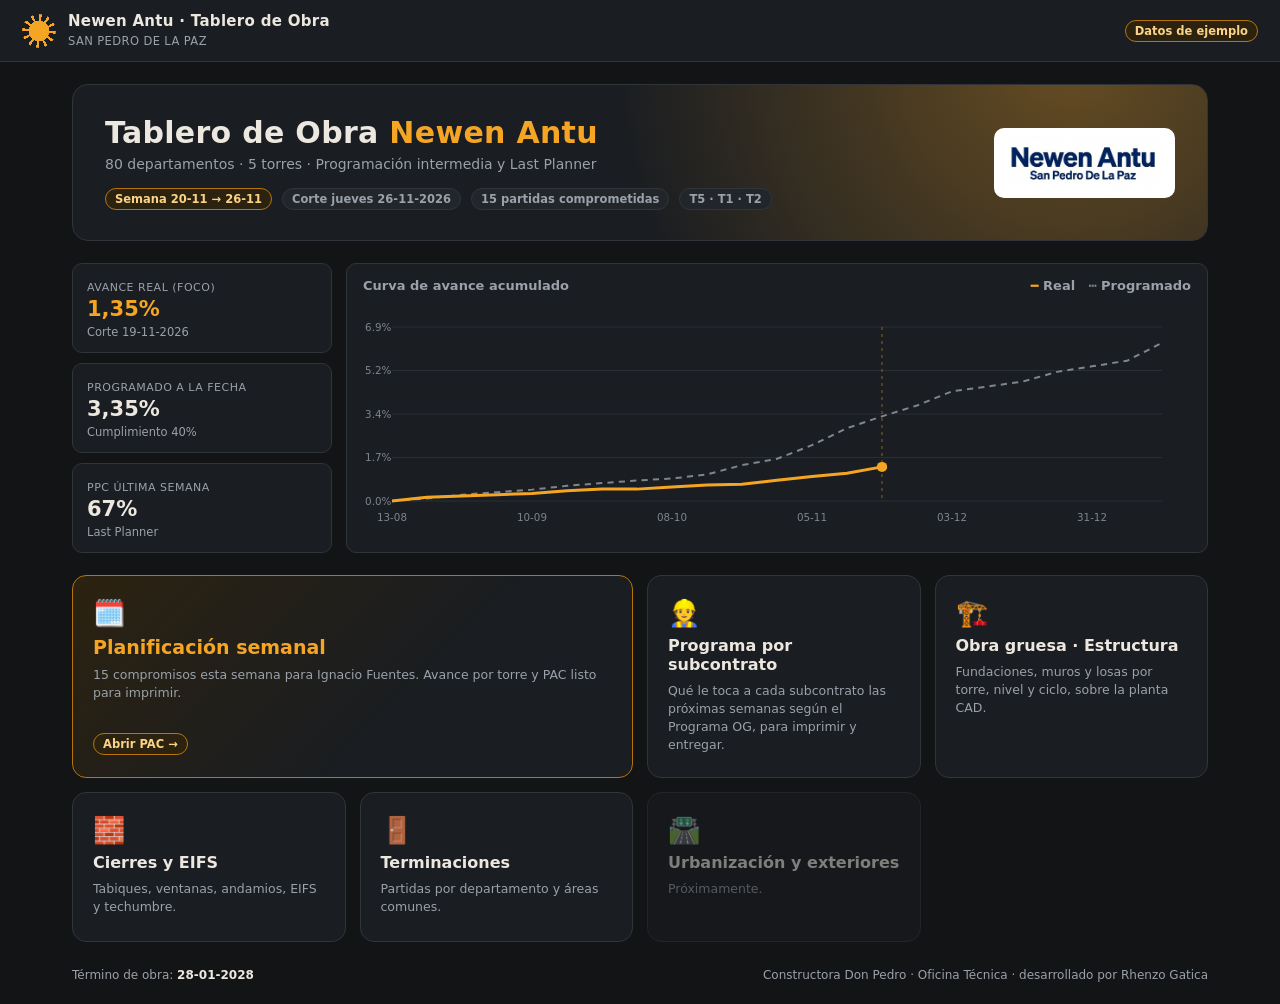
==== web/index.html @ a50b472e "Visor v7 Newen Antu: sitio, script de datos y generador de PDF Co-Authored-By: Claude Opus 5.5 <nore" ====
<!DOCTYPE html>
<html lang="es">
<head>
<meta charset="UTF-8">
<meta name="viewport" content="width=device-width, initial-scale=1.0">
<title>Newen Antu · Tablero de Obra</title>
<link rel="stylesheet" href="estilo.css">
<style>
  .portada { position: relative; overflow: hidden; border-radius: 16px; border: 1px solid var(--linea);
    background: radial-gradient(circle at 88% -20%, rgba(245,165,36,.35), transparent 45%), var(--panel);
    padding: 30px 32px; display: grid; grid-template-columns: 1fr auto; gap: 20px; align-items: center; margin-bottom: 22px; }
  .portada h1 { font-size: 30px; letter-spacing: .3px; }
  .portada h1 span { color: var(--sol); }
  .portada p { color: var(--suave); margin-top: 6px; font-size: 14px; }
  .portada .logo-na { background: #fff; border-radius: 10px; padding: 8px 14px; height: 70px; }
  .semana { margin-top: 16px; display: flex; gap: 10px; flex-wrap: wrap; }

  .modulos { display: grid; grid-template-columns: repeat(auto-fit, minmax(230px, 1fr)); gap: 14px; }
  .modulo { position: relative; background: var(--panel); border: 1px solid var(--linea); border-radius: 14px; padding: 22px 20px;
    text-decoration: none; display: flex; flex-direction: column; gap: 8px; transition: transform .15s, border-color .15s; min-height: 150px; }
  .modulo:hover { transform: translateY(-3px); border-color: var(--sol); }
  .modulo .ico { font-size: 26px; }
  .modulo h2 { font-size: 16px; }
  .modulo p { color: var(--suave); font-size: 12.5px; line-height: 1.45; flex: 1; }
  .modulo.principal { grid-column: span 2; background: linear-gradient(135deg, #2c2210, var(--panel) 60%); border-color: var(--sol-osc); }
  .modulo.principal h2 { font-size: 19px; color: var(--sol); }
  .modulo.off { opacity: .5; pointer-events: none; }
  .avance { display: grid; grid-template-columns: 260px 1fr; gap: 14px; margin-bottom: 22px; }
  .avance .kpis { display: grid; gap: 10px; }
  .avance .k { background: var(--panel); border: 1px solid var(--linea); border-radius: var(--radio); padding: 12px 14px; }
  .avance .k span { color: var(--suave); font-size: 11px; text-transform: uppercase; letter-spacing: .5px; }
  .avance .k b { display: block; font-size: 21px; margin-top: 2px; }
  .avance .k small { color: var(--suave); font-size: 11.5px; }
  .curva { background: var(--panel); border: 1px solid var(--linea); border-radius: var(--radio); padding: 14px 16px; }
  .curva h3 { font-size: 13px; color: var(--suave); font-weight: 600; margin-bottom: 6px; display: flex; justify-content: space-between; }
  .curva svg { width: 100%; height: 230px; display: block; }
  @media (max-width: 760px) { .avance { grid-template-columns: 1fr; } }
  .pie { margin-top: 26px; display: flex; justify-content: space-between; color: var(--suave); font-size: 12px; flex-wrap: wrap; gap: 8px; }
  .pie b { color: var(--texto); }
  @media (max-width: 700px) { .portada { grid-template-columns: 1fr; } .modulo.principal { grid-column: auto; } }
</style>
</head>
<body>
<header class="barra">
  <a class="marca" href="index.html"><div class="sol"></div><div><b>Newen Antu · Tablero de Obra</b><small>San Pedro de la Paz</small></div></a>
  <div class="acciones"><span class="chip" id="origen">Cargando…</span></div>
</header>

<main class="contenedor">
  <section class="portada">
    <div>
      <h1>Tablero de Obra <span>Newen Antu</span></h1>
      <p>80 departamentos · 5 torres · Programación intermedia y Last Planner</p>
      <div class="semana" id="semana"></div>
    </div>
    <img class="logo-na" src="logo_newen_antu.png" alt="Newen Antu">
  </section>

  <section class="avance" id="avance" style="display:none">
    <div class="kpis">
      <div class="k"><span>Avance real (Foco)</span><b id="aReal" style="color:var(--sol)">—</b><small id="aFecha"></small></div>
      <div class="k"><span>Programado a la fecha</span><b id="aProg">—</b><small id="aCump"></small></div>
      <div class="k"><span>PPC última semana</span><b id="aPpc">—</b><small>Last Planner</small></div>
    </div>
    <div class="curva"><h3><span>Curva de avance acumulado</span><span><b style="color:var(--sol)">━</b> Real &nbsp; <b style="color:#7d8590">┅</b> Programado</span></h3><svg id="grafico" viewBox="0 0 800 230" preserveAspectRatio="none"></svg></div>
  </section>

  <section class="modulos">
    <a class="modulo principal" href="plan.html">
      <span class="ico">🗓️</span>
      <h2>Planificación semanal</h2>
      <p id="txtPlan">Compromisos de la semana leídos desde la pizarra, avance por torre y PAC listo para imprimir.</p>
      <span><span class="chip aviso">Abrir PAC →</span></span>
    </a>
    <a class="modulo" href="subcontratos.html">
      <span class="ico">👷</span><h2>Programa por subcontrato</h2>
      <p>Qué le toca a cada subcontrato las próximas semanas según el Programa OG, para imprimir y entregar.</p>
    </a>
    <a class="modulo" href="obra_gruesa.html">
      <span class="ico">🏗️</span><h2>Obra gruesa · Estructura</h2>
      <p>Fundaciones, muros y losas por torre, nivel y ciclo, sobre la planta CAD.</p>
    </a>
    <a class="modulo" href="cierres.html">
      <span class="ico">🧱</span><h2>Cierres y EIFS</h2>
      <p>Tabiques, ventanas, andamios, EIFS y techumbre.</p>
    </a>
    <a class="modulo" href="terminaciones.html">
      <span class="ico">🚪</span><h2>Terminaciones</h2>
      <p>Partidas por departamento y áreas comunes.</p>
    </a>
    <div class="modulo off">
      <span class="ico">🛣️</span><h2>Urbanización y exteriores</h2><p>Próximamente.</p>
    </div>
  </section>

  <div class="pie">
    <span>Término de obra: <b>28-01-2028</b></span>
    <span>Constructora Don Pedro · Oficina Técnica · desarrollado por Rhenzo Gatica</span>
  </div>
</main>

<script src="datos.js"></script>
<script>
NA.cargar().then(({ datos: d, origen }) => {
  const o = document.getElementById('origen');
  o.textContent = origen; o.className = 'chip ' + (origen.startsWith('En línea') ? 'vivo' : 'aviso');
  const n = d.plan.length + (d.sinUnidades || []).length;
  const torres = [...new Set(d.plan.map(p => p.torre))].join(' · ');
  document.getElementById('semana').innerHTML =
    `<span class="chip aviso">Semana ${d.semana.inicio.slice(0, 5)} → ${d.semana.fin.slice(0, 5)}</span>` +
    `<span class="chip">Corte jueves ${d.semana.corte}</span><span class="chip">${n} partidas comprometidas</span>` +
    (torres ? `<span class="chip">${torres}</span>` : '');
  document.getElementById('txtPlan').textContent =
    `${n} compromisos esta semana para ${d.config.supervisor || 'la cuadrilla'}. Avance por torre y PAC listo para imprimir.`;
  pintarCurva(d);
}).catch(() => { document.getElementById('origen').textContent = 'Sin datos'; });

function pintarCurva(d) {
  const a = d.avance; if (!a || !d.curva || !d.curva.length) return;
  document.getElementById('avance').style.display = '';
  const f2 = n => n == null ? '—' : n.toFixed(2).replace('.', ',') + '%';
  document.getElementById('aReal').textContent = f2(a.real);
  document.getElementById('aFecha').textContent = 'Corte ' + a.fecha;
  document.getElementById('aProg').textContent = f2(a.prog);
  document.getElementById('aCump').textContent = a.prog ? 'Cumplimiento ' + Math.round(a.real / a.prog * 100) + '%' : '';
  document.getElementById('aPpc').textContent = a.ppc == null ? '—' : Math.round(a.ppc) + '%';
  const idx = d.curva.findIndex(c => c.fecha === a.fecha);
  const pts = d.curva.slice(0, Math.min(d.curva.length, idx + 9));
  const W = 800, H = 230, pad = 28, max = Math.max(...pts.map(c => c.prog || 0), ...pts.map(c => c.real || 0)) * 1.1 || 1;
  const x = i => pad + i * (W - pad * 2) / (pts.length - 1), y = v => H - pad - v / max * (H - pad * 2);
  const linea = k => pts.map((c, i) => c[k] == null ? null : `${x(i)},${y(c[k])}`).filter(Boolean).join(' ');
  let g = '';
  for (let t = 0; t <= 4; t++) { const v = max / 4 * t; g += `<line x1="${pad}" x2="${W - pad}" y1="${y(v)}" y2="${y(v)}" stroke="#2a2f36"/><text x="2" y="${y(v) + 4}" fill="#7d8590" font-size="10">${v.toFixed(1)}%</text>`; }
  pts.forEach((c, i) => { if (i % 4 === 0) g += `<text x="${x(i)}" y="${H - 8}" fill="#7d8590" font-size="10" text-anchor="middle">${c.fecha.slice(0, 5)}</text>`; });
  g += `<line x1="${x(idx)}" x2="${x(idx)}" y1="${pad}" y2="${H - pad}" stroke="#f5a524" stroke-dasharray="3 4" opacity=".5"/>`;
  g += `<polyline points="${linea('prog')}" fill="none" stroke="#7d8590" stroke-width="2" stroke-dasharray="6 5"/>`;
  g += `<polyline points="${linea('real')}" fill="none" stroke="#f5a524" stroke-width="3"/>`;
  g += `<circle cx="${x(idx)}" cy="${y(a.real)}" r="5" fill="#f5a524"/>`;
  document.getElementById('grafico').innerHTML = g;
}
</script>
</body>
</html>
---- web/estilo.css ----
/* Newen Antu · Tablero de Obra — tema común (grafito + sol) */
:root {
  --fondo: #121416;
  --panel: #1a1d21;
  --tarjeta: #22262b;
  --linea: #30353c;
  --texto: #ece7df;
  --suave: #9aa1aa;
  --sol: #f5a524;
  --sol-claro: #fcd385;
  --sol-osc: #b8740a;
  --ok: #4fb477;
  --prog: #f5a524;
  --pend: #3a4048;
  --rojo: #e5534b;
  --radio: 10px;
}
* { box-sizing: border-box; margin: 0; padding: 0; }
body {
  font-family: 'Segoe UI', system-ui, -apple-system, Roboto, Arial, sans-serif;
  background: var(--fondo); color: var(--texto); min-height: 100vh;
}
a { color: inherit; }

/* Barra superior */
.barra {
  display: flex; align-items: center; justify-content: space-between; gap: 16px;
  padding: 12px 22px; background: var(--panel); border-bottom: 1px solid var(--linea);
  position: sticky; top: 0; z-index: 20;
}
.marca { display: flex; align-items: center; gap: 12px; text-decoration: none; }
.sol {
  width: 34px; height: 34px; border-radius: 50%;
  background: radial-gradient(circle at 50% 50%, var(--sol) 0 42%, transparent 43%),
    repeating-conic-gradient(var(--sol) 0 10deg, transparent 10deg 30deg);
  -webkit-mask: radial-gradient(circle, #000 0 70%, transparent 71%);
          mask: radial-gradient(circle, #000 0 70%, transparent 71%);
  flex: none;
}
.marca b { display: block; font-size: 15px; letter-spacing: .3px; }
.marca small { color: var(--suave); font-size: 11.5px; letter-spacing: .4px; text-transform: uppercase; }
.acciones { display: flex; gap: 8px; align-items: center; flex-wrap: wrap; }

.btn {
  display: inline-flex; align-items: center; gap: 6px; cursor: pointer; text-decoration: none;
  border: 1px solid var(--linea); background: var(--tarjeta); color: var(--texto);
  padding: 8px 14px; border-radius: 8px; font-size: 13px; font-weight: 600;
}
.btn:hover { border-color: var(--sol); }
.btn.sol-btn { background: var(--sol); color: #1b1305; border-color: var(--sol); }
.btn.sol-btn:hover { background: var(--sol-claro); }

.chip {
  display: inline-block; padding: 3px 9px; border-radius: 99px; font-size: 11.5px; font-weight: 600;
  background: var(--tarjeta); border: 1px solid var(--linea); color: var(--suave);
}
.chip.vivo { color: #c8f0d6; border-color: #2f6b47; background: #17301f; }
.chip.aviso { color: var(--sol-claro); border-color: var(--sol-osc); background: #2c2210; }

.contenedor { max-width: 1180px; margin: 0 auto; padding: 22px; }

select, input {
  background: var(--tarjeta); color: var(--texto); border: 1px solid var(--linea);
  border-radius: 7px; padding: 7px 10px; font-size: 13px;
}
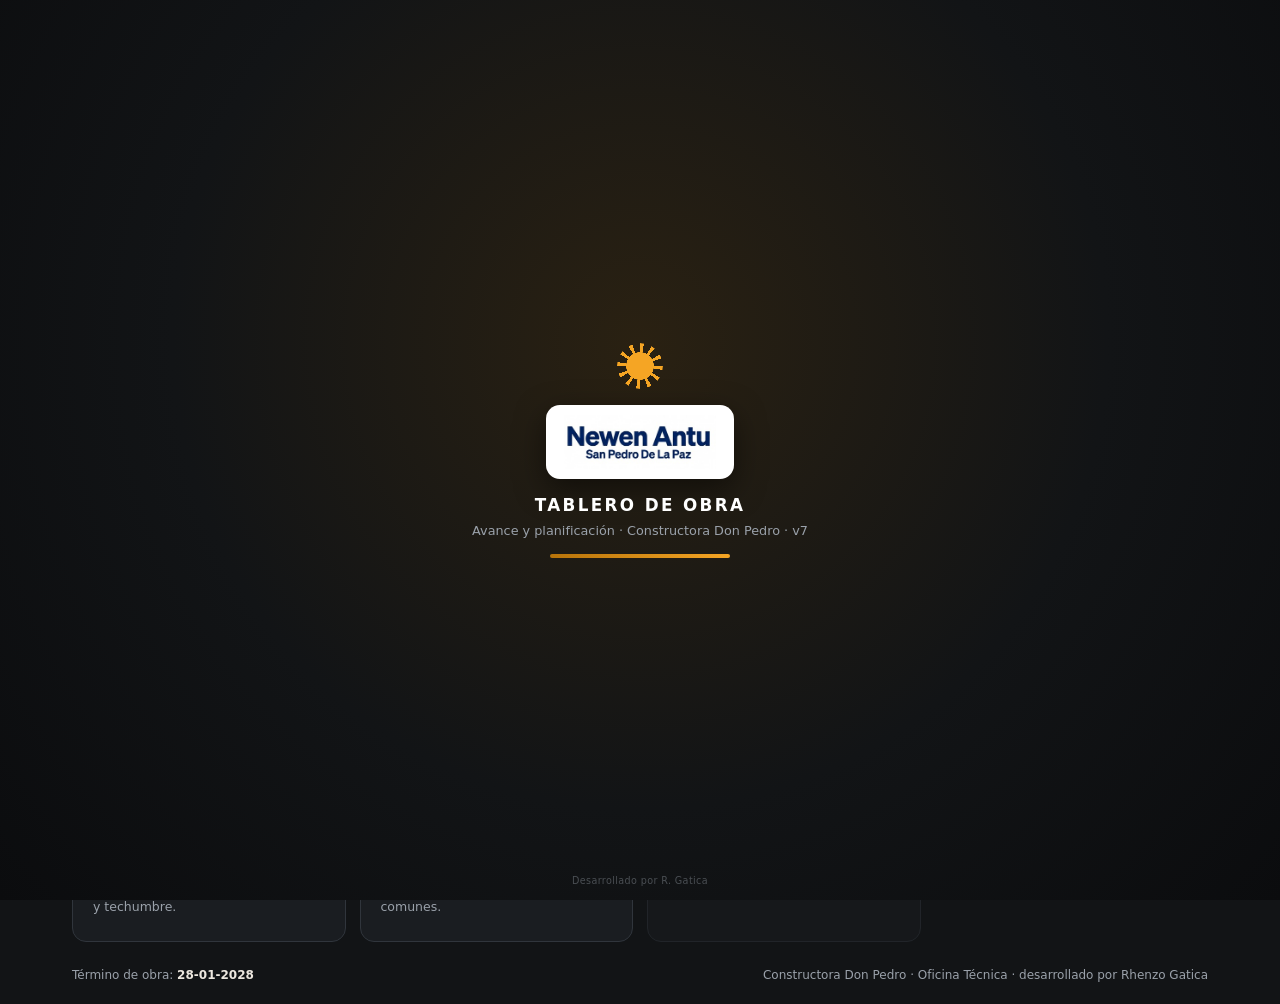
==== commit a5b4814b: "Pantalla de carga en la portada (como SGC CDP, con identidad Newen Antu) Se muestra una vez por sesi" ====
--- a/web/index.html
+++ b/web/index.html
@@ -41,6 +41,18 @@
 </style>
 </head>
 <body>
+<div id="splash" aria-hidden="true">
+  <div class="sol"></div>
+  <div class="lg"><img src="logo_newen_antu.png" alt="Newen Antu"></div>
+  <h1>Tablero de Obra</h1>
+  <p>Avance y planificación · Constructora Don Pedro · v7</p>
+  <div class="bar"><i></i></div>
+  <div class="cred">Desarrollado por R. Gatica</div>
+</div>
+<script>
+  // Solo la primera vez por sesión del navegador
+  try { if (sessionStorage.getItem('na_splash')) document.getElementById('splash').style.display = 'none'; } catch (e) {}
+</script>
 <header class="barra">
   <a class="marca" href="index.html"><div class="sol"></div><div><b>Newen Antu · Tablero de Obra</b><small>San Pedro de la Paz</small></div></a>
   <div class="acciones"><span class="chip" id="origen">Cargando…</span></div>
@@ -101,7 +113,19 @@
 
 <script src="datos.js"></script>
 <script>
-NA.cargar().then(({ datos: d, origen }) => {
+const T0 = Date.now();
+function salirSplash() {
+  const sp = document.getElementById('splash');
+  if (!sp || sp.style.display === 'none') return;
+  setTimeout(() => {
+    sp.classList.add('fuera'); setTimeout(() => sp.style.display = 'none', 400);
+    try { sessionStorage.setItem('na_splash', '1'); } catch (e) {}
+  }, Math.max(0, 2000 - (Date.now() - T0)));   // mínimo 2 s
+}
+setTimeout(salirSplash, 6000);                   // máximo 6 s aunque la planilla no responda
+const CARGA = NA.cargar();
+CARGA.then(salirSplash, salirSplash);
+CARGA.then(({ datos: d, origen }) => {
   const o = document.getElementById('origen');
   o.textContent = origen; o.className = 'chip ' + (origen.startsWith('En línea') ? 'vivo' : 'aviso');
   const n = d.plan.length + (d.sinUnidades || []).length;
--- a/web/estilo.css
+++ b/web/estilo.css
@@ -63,3 +63,20 @@
   background: var(--tarjeta); color: var(--texto); border: 1px solid var(--linea);
   border-radius: 7px; padding: 7px 10px; font-size: 13px;
 }
+
+/* Pantalla de carga (portada, una vez por sesión) */
+#splash { position: fixed; inset: 0; z-index: 400; display: flex; align-items: center; justify-content: center; flex-direction: column; gap: 16px;
+  background: radial-gradient(circle at 50% 38%, #2a2112 0%, #121416 55%, #0b0c0e 100%); transition: opacity .35s ease; }
+#splash.fuera { opacity: 0; pointer-events: none; }
+#splash .sol { width: 46px; height: 46px; animation: sp-in .6s ease both, sp-giro 12s linear infinite; }
+#splash .lg { background: #fff; border-radius: 14px; padding: 10px 18px; box-shadow: 0 10px 30px rgba(0,0,0,.5); animation: sp-in .6s .1s ease both; }
+#splash .lg img { height: 54px; display: block; }
+#splash h1 { font-size: 1.05rem; letter-spacing: .14em; text-transform: uppercase; color: #fff; animation: sp-in .6s .2s ease both; }
+#splash p { color: var(--suave); font-size: .8rem; margin-top: -8px; animation: sp-in .6s .3s ease both; }
+#splash .bar { width: 180px; height: 4px; border-radius: 4px; background: rgba(255,255,255,.1); overflow: hidden; }
+#splash .bar i { display: block; height: 100%; width: 0; background: linear-gradient(90deg, var(--sol-osc), var(--sol)); animation: sp-bar 2.2s ease-out forwards; }
+#splash .cred { position: absolute; bottom: 14px; left: 0; right: 0; text-align: center; font-size: .6rem; letter-spacing: .04em; opacity: .3; color: #cbd5e1; }
+@keyframes sp-in { from { opacity: 0; transform: translateY(8px); } to { opacity: 1; transform: none; } }
+@keyframes sp-bar { 0% { width: 0; } 60% { width: 75%; } 100% { width: 100%; } }
+@keyframes sp-giro { to { rotate: 360deg; } }
+@media print { #splash { display: none !important; } }
